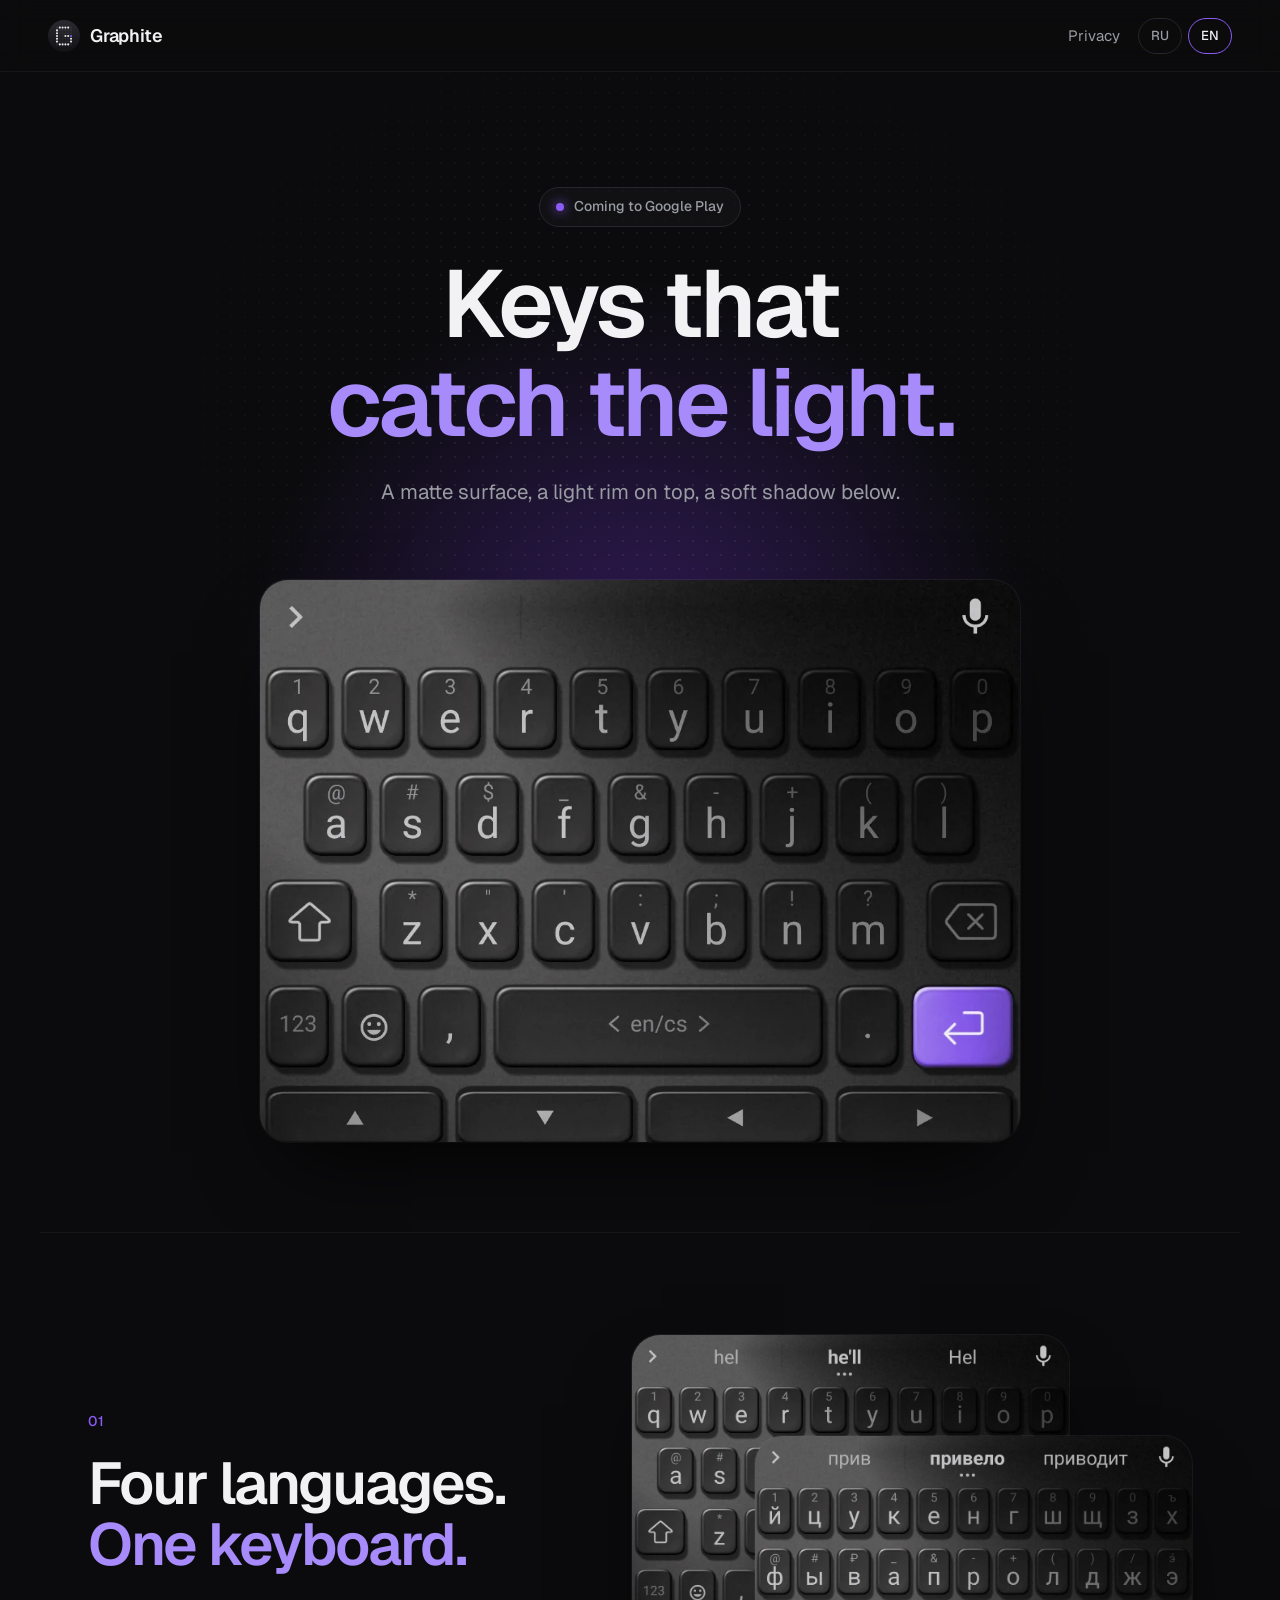
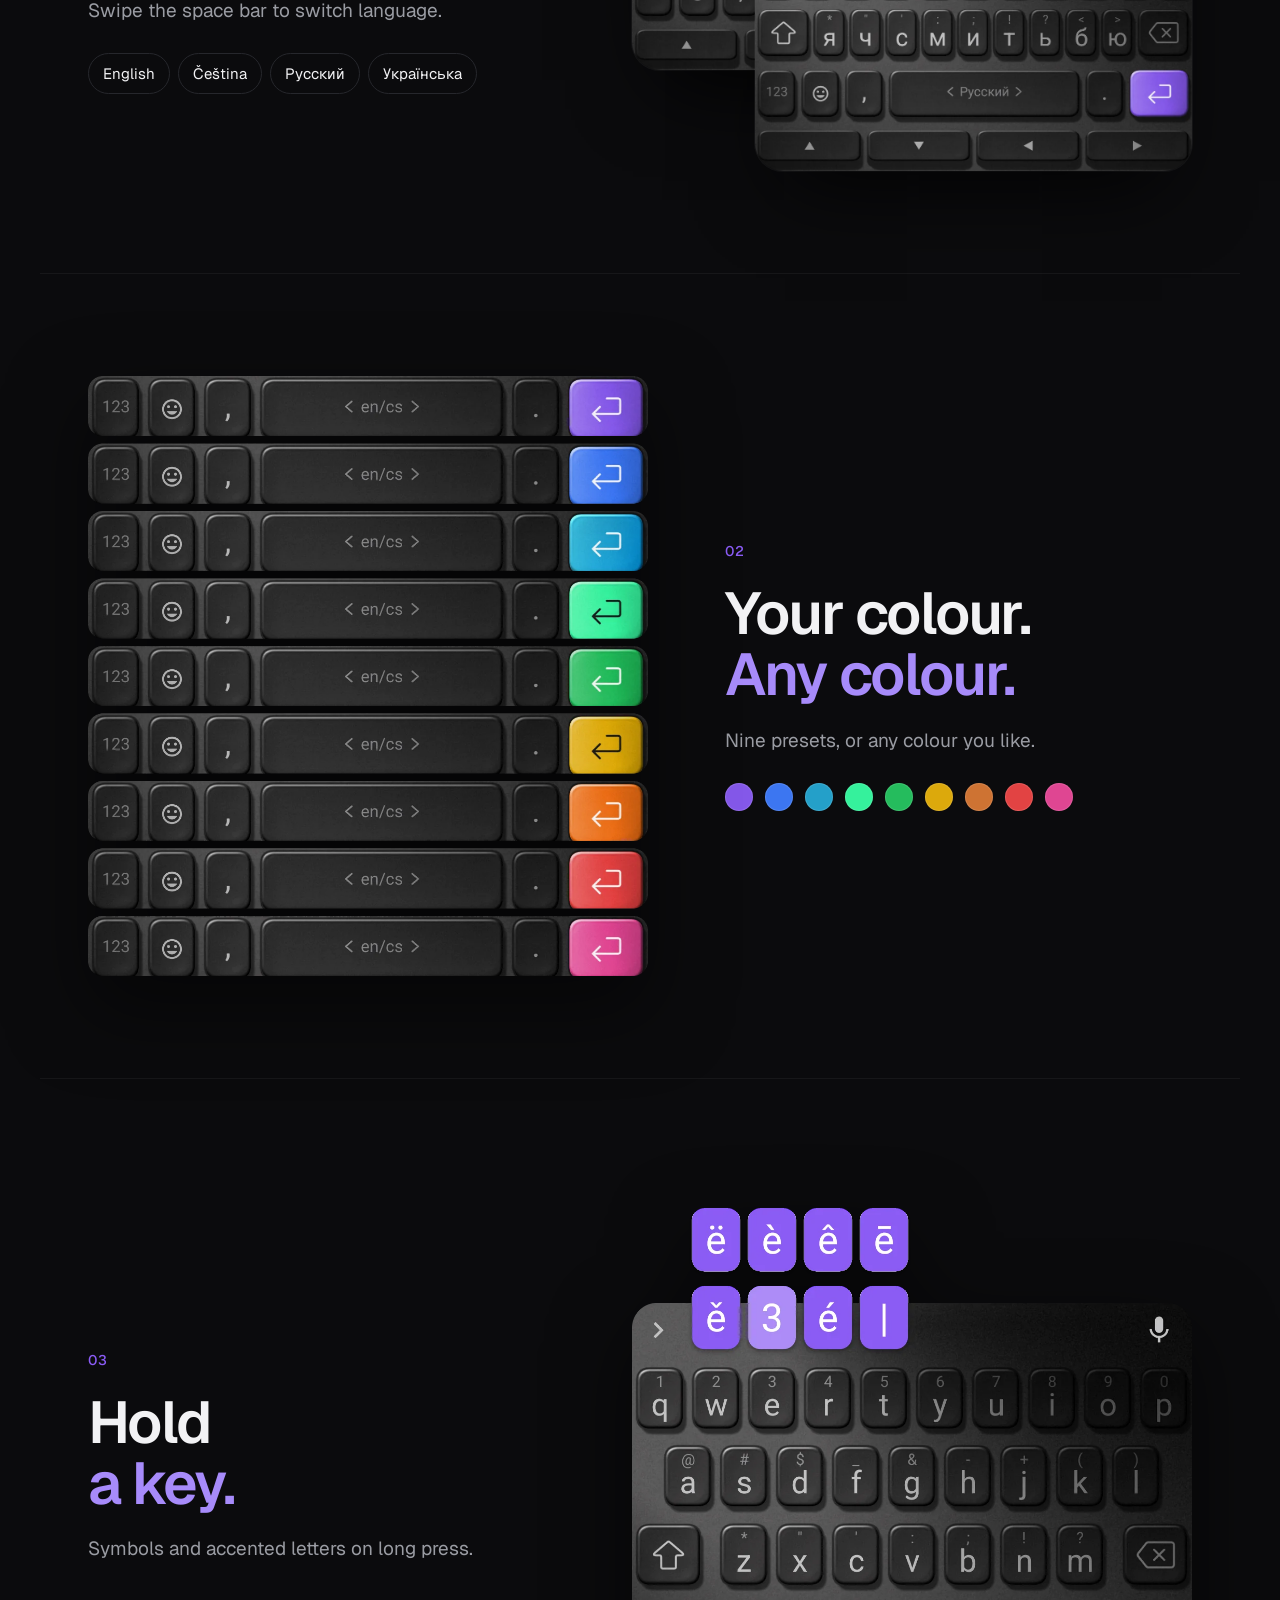
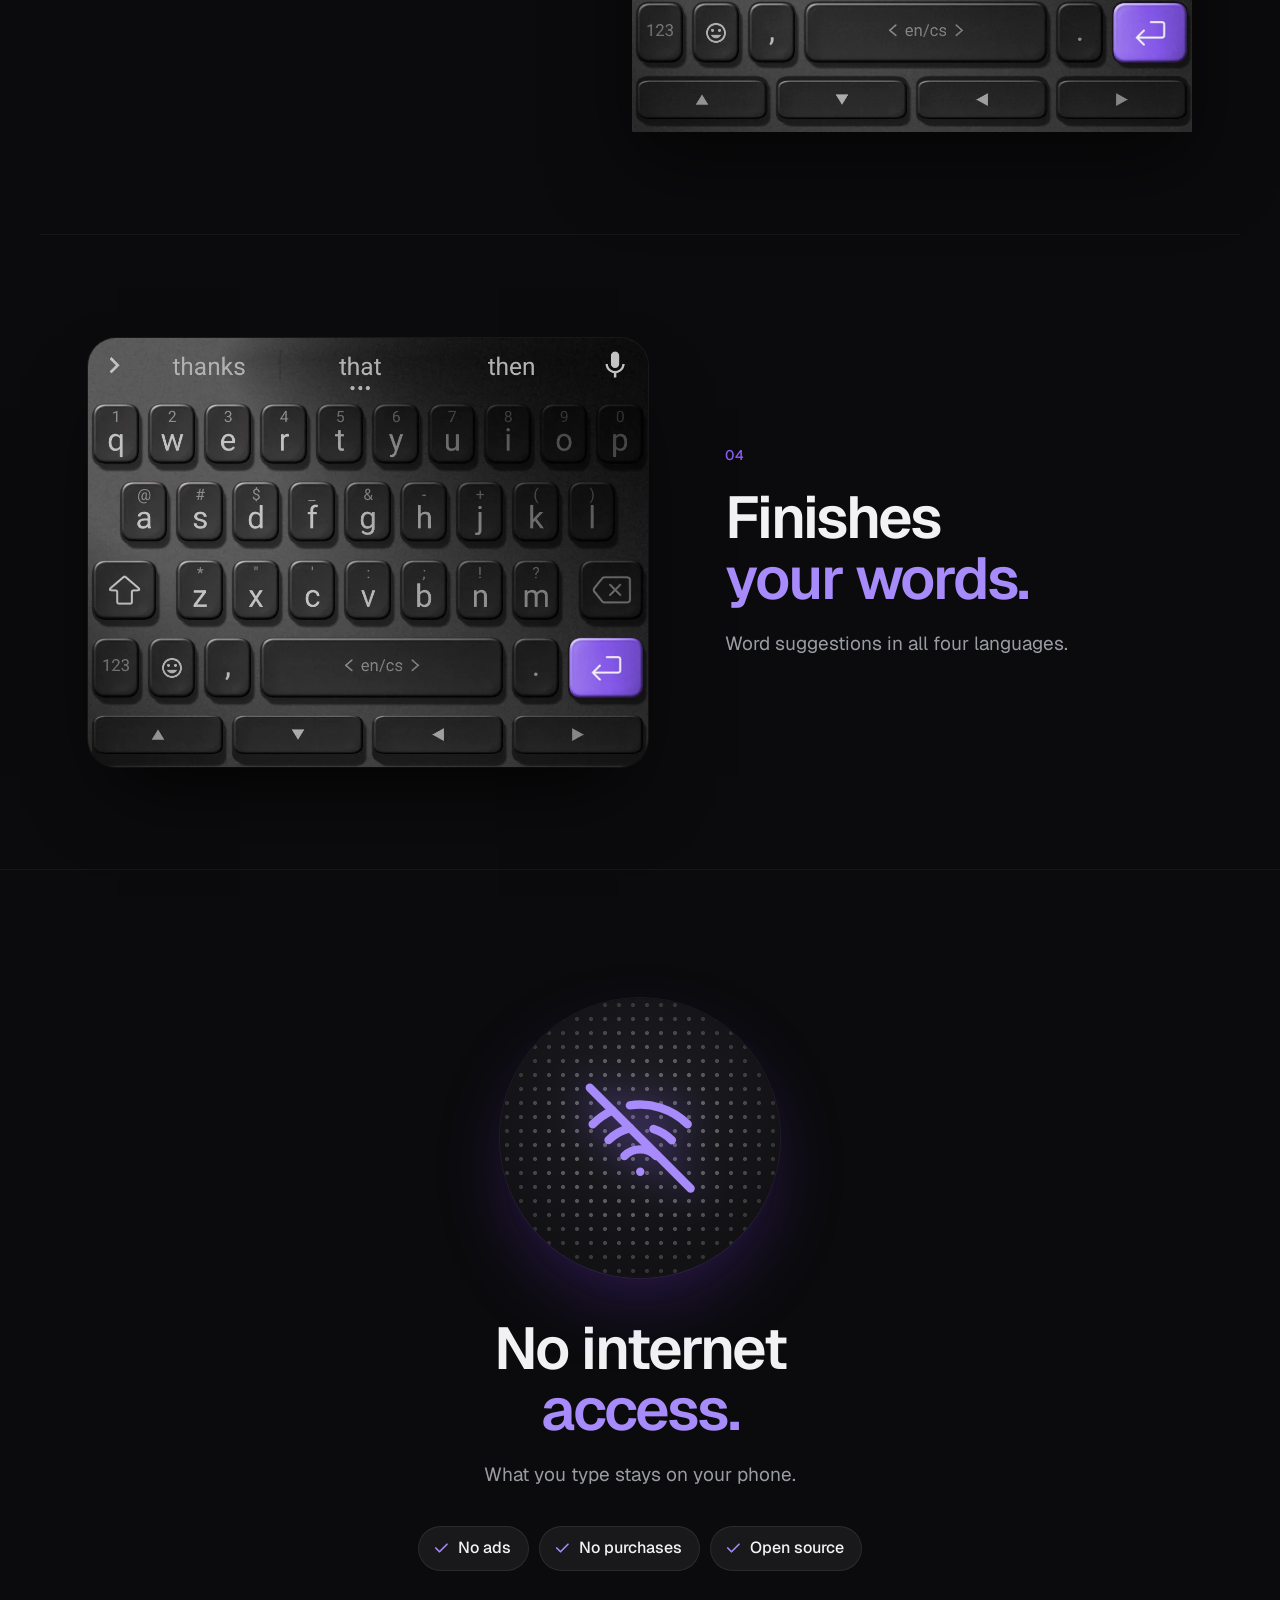
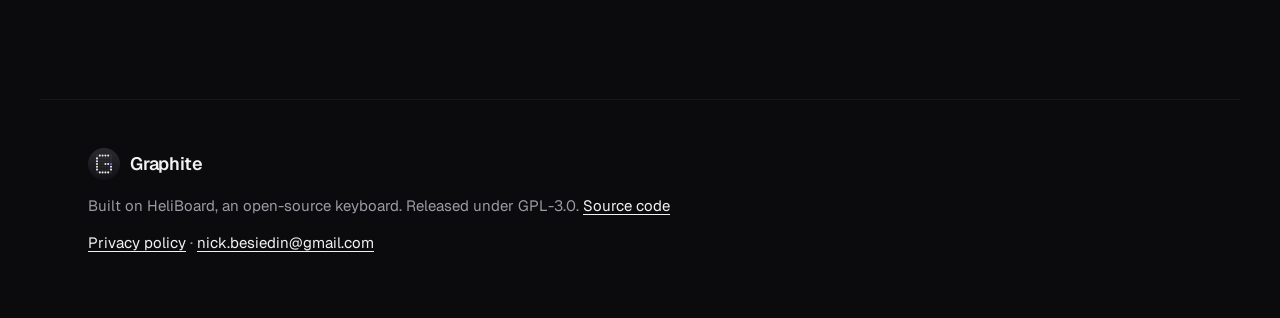
==== index.html @ a84fbf67 "Graphite site: privacy policy" ====
<!doctype html>
<html lang="en" data-l="en">
<head>
<meta charset="utf-8">
<meta name="viewport" content="width=device-width, initial-scale=1">
<title>Graphite Keyboard</title>
<meta name="description" content="A dark keyboard with keys that look real. English, Czech, Russian, Ukrainian.">
<meta name="theme-color" content="#0B0B0D">
<meta property="og:title" content="Graphite Keyboard">
<meta property="og:description" content="A dark keyboard with keys that look real. English, Czech, Russian, Ukrainian.">
<meta property="og:image" content="assets/og.png">
<link rel="icon" href="assets/icon-64.png">
<link rel="preconnect" href="https://fonts.googleapis.com">
<link rel="preconnect" href="https://fonts.gstatic.com" crossorigin>
<link rel="stylesheet" href="https://fonts.googleapis.com/css2?family=Geist:wght@400;500;600&display=swap">
<link rel="stylesheet" href="assets/site.css">
<script>
  // language: saved choice, else the phone's language (ru/uk read Russian), else English
  (function () {
    var l = null;
    try { l = localStorage.getItem('graphite-lang'); } catch (e) {}
    if (!l) {
      var langs = navigator.languages || [navigator.language || 'en'];
      l = /^(ru|uk|be)/i.test(langs[0]) ? 'ru' : 'en';
    }
    document.documentElement.dataset.l = l;
    document.documentElement.lang = l;
  })();
</script>
</head>
<body>
<header class="top">
  <a class="brand" href="./" aria-label="Graphite"><svg viewBox="0 0 72 72" aria-hidden="true"><defs><linearGradient id="gb" x1="0" y1="0" x2="0" y2="1"><stop offset="0" stop-color="#2A2A30"/><stop offset="1" stop-color="#121215"/></linearGradient></defs><circle cx="36" cy="36" r="36" fill="url(#gb)"/><circle cx="20.25" cy="17.10" r="2.35" fill="rgba(255,255,255,0.07)"/><circle cx="26.55" cy="17.10" r="2.35" fill="#E8E8EA"/><circle cx="32.85" cy="17.10" r="2.35" fill="#E8E8EA"/><circle cx="39.15" cy="17.10" r="2.35" fill="#E8E8EA"/><circle cx="45.45" cy="17.10" r="2.35" fill="#E8E8EA"/><circle cx="51.75" cy="17.10" r="2.35" fill="rgba(255,255,255,0.07)"/><circle cx="20.25" cy="23.40" r="2.35" fill="#E8E8EA"/><circle cx="26.55" cy="23.40" r="2.35" fill="rgba(255,255,255,0.07)"/><circle cx="32.85" cy="23.40" r="2.35" fill="rgba(255,255,255,0.07)"/><circle cx="39.15" cy="23.40" r="2.35" fill="rgba(255,255,255,0.07)"/><circle cx="45.45" cy="23.40" r="2.35" fill="rgba(255,255,255,0.07)"/><circle cx="51.75" cy="23.40" r="2.35" fill="rgba(255,255,255,0.07)"/><circle cx="20.25" cy="29.70" r="2.35" fill="#E8E8EA"/><circle cx="26.55" cy="29.70" r="2.35" fill="rgba(255,255,255,0.07)"/><circle cx="32.85" cy="29.70" r="2.35" fill="rgba(255,255,255,0.07)"/><circle cx="39.15" cy="29.70" r="2.35" fill="rgba(255,255,255,0.07)"/><circle cx="45.45" cy="29.70" r="2.35" fill="rgba(255,255,255,0.07)"/><circle cx="51.75" cy="29.70" r="2.35" fill="rgba(255,255,255,0.07)"/><circle cx="20.25" cy="36.00" r="2.35" fill="#E8E8EA"/><circle cx="26.55" cy="36.00" r="2.35" fill="rgba(255,255,255,0.07)"/><circle cx="32.85" cy="36.00" r="2.35" fill="rgba(255,255,255,0.07)"/><circle cx="39.15" cy="36.00" r="2.35" fill="#E8E8EA"/><circle cx="45.45" cy="36.00" r="2.35" fill="#E8E8EA"/><circle cx="51.75" cy="36.00" r="2.35" fill="#8B5CF6"/><circle cx="20.25" cy="42.30" r="2.35" fill="#E8E8EA"/><circle cx="26.55" cy="42.30" r="2.35" fill="rgba(255,255,255,0.07)"/><circle cx="32.85" cy="42.30" r="2.35" fill="rgba(255,255,255,0.07)"/><circle cx="39.15" cy="42.30" r="2.35" fill="rgba(255,255,255,0.07)"/><circle cx="45.45" cy="42.30" r="2.35" fill="rgba(255,255,255,0.07)"/><circle cx="51.75" cy="42.30" r="2.35" fill="#E8E8EA"/><circle cx="20.25" cy="48.60" r="2.35" fill="#E8E8EA"/><circle cx="26.55" cy="48.60" r="2.35" fill="rgba(255,255,255,0.07)"/><circle cx="32.85" cy="48.60" r="2.35" fill="rgba(255,255,255,0.07)"/><circle cx="39.15" cy="48.60" r="2.35" fill="rgba(255,255,255,0.07)"/><circle cx="45.45" cy="48.60" r="2.35" fill="rgba(255,255,255,0.07)"/><circle cx="51.75" cy="48.60" r="2.35" fill="#E8E8EA"/><circle cx="20.25" cy="54.90" r="2.35" fill="rgba(255,255,255,0.07)"/><circle cx="26.55" cy="54.90" r="2.35" fill="#E8E8EA"/><circle cx="32.85" cy="54.90" r="2.35" fill="#E8E8EA"/><circle cx="39.15" cy="54.90" r="2.35" fill="#E8E8EA"/><circle cx="45.45" cy="54.90" r="2.35" fill="#E8E8EA"/><circle cx="51.75" cy="54.90" r="2.35" fill="rgba(255,255,255,0.07)"/></svg><span>Graphite</span></a>
  <nav>
    <a class="en" href="privacy.html">Privacy</a><a class="ru" href="privacy.html">Конфиденциальность</a>
    <button class="lang" type="button" data-to="ru" aria-label="Русский">RU</button>
    <button class="lang" type="button" data-to="en" aria-label="English">EN</button>
  </nav>
</header>

<main>
  <section class="hero">
    <div class="halftone" aria-hidden="true"></div>
    <div class="hero-copy">
      <p class="pill"><span class="dot"></span><span class="en">Coming to Google Play</span><span class="ru">Скоро в Google Play</span></p>
      <h1 class="en">Keys that <span class="v">catch the light.</span></h1>
      <h1 class="ru">Клавиши, на которые <span class="v">падает свет.</span></h1>
      <p class="lead en">A matte surface, a light rim on top, a soft shadow below.</p>
      <p class="lead ru">Матовая поверхность, светлый край сверху, мягкая тень снизу.</p>
    </div>
    <figure class="shot hero-shot">
      <img src="assets/col-violet.webp" width="1080" height="799" alt="Graphite keyboard with a violet accent">
    </figure>
  </section>

  <section class="row">
    <div class="copy">
      <p class="num">01</p>
      <h2 class="en">Four languages. <span class="v">One keyboard.</span></h2>
      <h2 class="ru">Четыре языка. <span class="v">Одна клавиатура.</span></h2>
      <p class="en">Swipe the space bar to switch language.</p>
      <p class="ru">Смахните по пробелу, чтобы сменить язык.</p>
      <ul class="langs"><li>English</li><li>Čeština</li><li>Русский</li><li>Українська</li></ul>
    </div>
    <figure class="shot stack">
      <img src="assets/kb-en-hel.webp" width="1080" height="827" alt="English layout" loading="lazy">
      <img src="assets/kb-ru-sug.webp" width="1080" height="827" alt="Russian layout" loading="lazy">
    </figure>
  </section>

  <section class="row flip">
    <div class="copy">
      <p class="num">02</p>
      <h2 class="en">Your colour. <span class="v">Any colour.</span></h2>
      <h2 class="ru">Ваш цвет. <span class="v">Любой.</span></h2>
      <p class="en">Nine presets, or any colour you like.</p>
      <p class="ru">Девять готовых цветов или любой свой.</p>
      <ul class="swatches" aria-hidden="true"><li style="background:#8458E9"></li><li style="background:#3C76F1"></li><li style="background:#24A0C9"></li><li style="background:#35F19C"></li><li style="background:#25BC5D"></li><li style="background:#DCA90C"></li><li style="background:#CE7333"></li><li style="background:#E24343"></li><li style="background:#DF4692"></li></ul>
    </div>
    <figure class="shot cut">
      <img src="assets/colours.webp" width="1080" height="1156" alt="The same keyboard row in nine accent colours" loading="lazy">
    </figure>
  </section>

  <section class="row">
    <div class="copy">
      <p class="num">03</p>
      <h2 class="en">Hold <span class="v">a key.</span></h2>
      <h2 class="ru">Зажмите <span class="v">букву.</span></h2>
      <p class="en">Symbols and accented letters on long press.</p>
      <p class="ru">Символы и буквы с диакритикой по долгому нажатию.</p>
    </div>
    <figure class="shot cut">
      <img class="en" src="assets/kb-en-lp.webp" width="1080" height="1060" alt="Long press on e shows accented letters" loading="lazy">
      <img class="ru" src="assets/kb-ru-lp.webp" width="1080" height="910" alt="Долгое нажатие показывает символы" loading="lazy">
    </figure>
  </section>

  <section class="row flip">
    <div class="copy">
      <p class="num">04</p>
      <h2 class="en">Finishes <span class="v">your words.</span></h2>
      <h2 class="ru">Подскажет <span class="v">слово.</span></h2>
      <p class="en">Word suggestions in all four languages.</p>
      <p class="ru">Подсказки на всех четырёх языках.</p>
    </div>
    <figure class="shot">
      <img class="en" src="assets/kb-en-than.webp" width="1080" height="827" alt="English word suggestions above the keys" loading="lazy">
      <img class="ru" src="assets/kb-ru-privet.webp" width="1080" height="827" alt="Подсказки слов над клавишами" loading="lazy">
    </figure>
  </section>

  <section class="offline">
    <div class="orb" aria-hidden="true"><svg viewBox="0 0 24 24" fill="none" stroke="currentColor" stroke-width="1.5" stroke-linecap="round" stroke-linejoin="round" aria-hidden="true"><path d="M12 18l.01 0"/><path d="M9.172 15.172a4 4 0 0 1 5.656 0"/><path d="M6.343 12.343a7.963 7.963 0 0 1 3.864 -2.14m4.163 .155a7.965 7.965 0 0 1 3.287 2"/><path d="M3.515 9.515a12 12 0 0 1 3.544 -2.455m3.101 -.92a12 12 0 0 1 10.325 3.374"/><path d="M3 3l18 18"/></svg></div>
    <h2 class="en">No internet <span class="v">access.</span></h2>
    <h2 class="ru">Без <span class="v">интернета.</span></h2>
    <p class="en">What you type stays on your phone.</p>
    <p class="ru">Всё, что вы набираете, остаётся на телефоне.</p>
    <ul class="chips">
      <li><svg viewBox="0 0 24 24" fill="none" stroke="currentColor" stroke-width="2.2" stroke-linecap="round" stroke-linejoin="round" aria-hidden="true"><path d="M5 12l5 5l10 -10"/></svg><span class="en">No ads</span><span class="ru">Без рекламы</span></li>
      <li><svg viewBox="0 0 24 24" fill="none" stroke="currentColor" stroke-width="2.2" stroke-linecap="round" stroke-linejoin="round" aria-hidden="true"><path d="M5 12l5 5l10 -10"/></svg><span class="en">No purchases</span><span class="ru">Без покупок</span></li>
      <li><svg viewBox="0 0 24 24" fill="none" stroke="currentColor" stroke-width="2.2" stroke-linecap="round" stroke-linejoin="round" aria-hidden="true"><path d="M5 12l5 5l10 -10"/></svg><span class="en">Open source</span><span class="ru">Открытый код</span></li>
    </ul>
  </section>
</main>

<footer class="foot">
  <div class="brand"><svg viewBox="0 0 72 72" aria-hidden="true"><defs><linearGradient id="gb" x1="0" y1="0" x2="0" y2="1"><stop offset="0" stop-color="#2A2A30"/><stop offset="1" stop-color="#121215"/></linearGradient></defs><circle cx="36" cy="36" r="36" fill="url(#gb)"/><circle cx="20.25" cy="17.10" r="2.35" fill="rgba(255,255,255,0.07)"/><circle cx="26.55" cy="17.10" r="2.35" fill="#E8E8EA"/><circle cx="32.85" cy="17.10" r="2.35" fill="#E8E8EA"/><circle cx="39.15" cy="17.10" r="2.35" fill="#E8E8EA"/><circle cx="45.45" cy="17.10" r="2.35" fill="#E8E8EA"/><circle cx="51.75" cy="17.10" r="2.35" fill="rgba(255,255,255,0.07)"/><circle cx="20.25" cy="23.40" r="2.35" fill="#E8E8EA"/><circle cx="26.55" cy="23.40" r="2.35" fill="rgba(255,255,255,0.07)"/><circle cx="32.85" cy="23.40" r="2.35" fill="rgba(255,255,255,0.07)"/><circle cx="39.15" cy="23.40" r="2.35" fill="rgba(255,255,255,0.07)"/><circle cx="45.45" cy="23.40" r="2.35" fill="rgba(255,255,255,0.07)"/><circle cx="51.75" cy="23.40" r="2.35" fill="rgba(255,255,255,0.07)"/><circle cx="20.25" cy="29.70" r="2.35" fill="#E8E8EA"/><circle cx="26.55" cy="29.70" r="2.35" fill="rgba(255,255,255,0.07)"/><circle cx="32.85" cy="29.70" r="2.35" fill="rgba(255,255,255,0.07)"/><circle cx="39.15" cy="29.70" r="2.35" fill="rgba(255,255,255,0.07)"/><circle cx="45.45" cy="29.70" r="2.35" fill="rgba(255,255,255,0.07)"/><circle cx="51.75" cy="29.70" r="2.35" fill="rgba(255,255,255,0.07)"/><circle cx="20.25" cy="36.00" r="2.35" fill="#E8E8EA"/><circle cx="26.55" cy="36.00" r="2.35" fill="rgba(255,255,255,0.07)"/><circle cx="32.85" cy="36.00" r="2.35" fill="rgba(255,255,255,0.07)"/><circle cx="39.15" cy="36.00" r="2.35" fill="#E8E8EA"/><circle cx="45.45" cy="36.00" r="2.35" fill="#E8E8EA"/><circle cx="51.75" cy="36.00" r="2.35" fill="#8B5CF6"/><circle cx="20.25" cy="42.30" r="2.35" fill="#E8E8EA"/><circle cx="26.55" cy="42.30" r="2.35" fill="rgba(255,255,255,0.07)"/><circle cx="32.85" cy="42.30" r="2.35" fill="rgba(255,255,255,0.07)"/><circle cx="39.15" cy="42.30" r="2.35" fill="rgba(255,255,255,0.07)"/><circle cx="45.45" cy="42.30" r="2.35" fill="rgba(255,255,255,0.07)"/><circle cx="51.75" cy="42.30" r="2.35" fill="#E8E8EA"/><circle cx="20.25" cy="48.60" r="2.35" fill="#E8E8EA"/><circle cx="26.55" cy="48.60" r="2.35" fill="rgba(255,255,255,0.07)"/><circle cx="32.85" cy="48.60" r="2.35" fill="rgba(255,255,255,0.07)"/><circle cx="39.15" cy="48.60" r="2.35" fill="rgba(255,255,255,0.07)"/><circle cx="45.45" cy="48.60" r="2.35" fill="rgba(255,255,255,0.07)"/><circle cx="51.75" cy="48.60" r="2.35" fill="#E8E8EA"/><circle cx="20.25" cy="54.90" r="2.35" fill="rgba(255,255,255,0.07)"/><circle cx="26.55" cy="54.90" r="2.35" fill="#E8E8EA"/><circle cx="32.85" cy="54.90" r="2.35" fill="#E8E8EA"/><circle cx="39.15" cy="54.90" r="2.35" fill="#E8E8EA"/><circle cx="45.45" cy="54.90" r="2.35" fill="#E8E8EA"/><circle cx="51.75" cy="54.90" r="2.35" fill="rgba(255,255,255,0.07)"/></svg><span>Graphite</span></div>
  <p class="en">Built on HeliBoard, an open-source keyboard. Released under GPL-3.0. <a href="https://github.com/nibes4/graphite-keyboard">Source code</a></p>
  <p class="ru">Сделано на основе HeliBoard, клавиатуры с открытым кодом. Лицензия GPL-3.0. <a href="https://github.com/nibes4/graphite-keyboard">Исходный код</a></p>
  <p><a class="en" href="privacy.html">Privacy policy</a><a class="ru" href="privacy.html">Политика конфиденциальности</a> · <a href="mailto:nick.besiedin@gmail.com">nick.besiedin@gmail.com</a></p>
</footer>
<script src="assets/lang.js" defer></script>
</body>
</html>
---- assets/site.css ----
:root {
  --bg: #0B0B0D;
  --surface: #141417;
  --line: #26272C;
  --fg: #F2F2F4;
  --muted: #9A9CA3;
  --violet: #7C3AED;
  --dot: #8B5CF6;
  --soft: #A78BFA;
  --radius: 28px;
  color-scheme: dark;
}
* { box-sizing: border-box; }
html { -webkit-text-size-adjust: 100%; }
body {
  margin: 0; background: var(--bg); color: var(--fg);
  font: 400 17px/1.55 'Geist', system-ui, sans-serif;
  -webkit-font-smoothing: antialiased; overflow-x: hidden;
}
img { display: block; max-width: 100%; height: auto; }
a { color: inherit; }

/* one language at a time */
html[data-l="en"] .ru, html[data-l="ru"] .en { display: none !important; }

.top {
  position: sticky; top: 0; z-index: 5;
  display: flex; align-items: center; justify-content: space-between;
  padding: 14px clamp(16px, 4vw, 48px);
  background: rgba(11, 11, 13, .82); backdrop-filter: blur(14px); -webkit-backdrop-filter: blur(14px);
  border-bottom: 1px solid rgba(255, 255, 255, .05);
}
.brand { display: flex; align-items: center; gap: 10px; text-decoration: none; font-weight: 600; font-size: 18px; letter-spacing: -.01em; }
.brand svg { width: 32px; height: 32px; }
.top nav { display: flex; align-items: center; gap: 6px; }
.top nav a { text-decoration: none; color: var(--muted); font-size: 15px; padding: 10px 12px; }
.top nav a:hover { color: var(--fg); }
.lang {
  font: 500 13px/1 'Geist', sans-serif; color: var(--muted); background: transparent;
  border: 1px solid var(--line); border-radius: 999px; min-width: 44px; height: 36px; cursor: pointer;
}
html[data-l="en"] .lang[data-to="en"], html[data-l="ru"] .lang[data-to="ru"] { color: var(--fg); border-color: var(--dot); }

h1, h2 { font-weight: 600; letter-spacing: -.035em; line-height: 1.04; margin: 0; text-wrap: balance; }
h1 { font-size: clamp(44px, 7.4vw, 104px); }
h2 { font-size: clamp(34px, 4.6vw, 64px); }
.v { color: var(--soft); }
/* the violet half always starts its own line, like the store screens */
h1 .v, h2 .v { display: block; }
p { margin: 0; }

.hero {
  position: relative; text-align: center;
  padding: clamp(56px, 9vw, 120px) clamp(16px, 4vw, 48px) clamp(48px, 7vw, 96px);
  overflow: hidden;
}
.hero::before {
  content: ""; position: absolute; left: 50%; top: 52%; width: min(1100px, 140vw); aspect-ratio: 1;
  transform: translate(-50%, -50%);
  background: radial-gradient(closest-side, rgba(124, 58, 237, .34), rgba(124, 58, 237, .08) 55%, transparent 72%);
  pointer-events: none;
}
.halftone {
  position: absolute; inset: 0; pointer-events: none; opacity: .5;
  background-image: radial-gradient(rgba(255, 255, 255, .16) 1.2px, transparent 1.6px);
  background-size: 14px 14px;
  -webkit-mask-image: radial-gradient(ellipse 60% 55% at 50% 30%, #000 10%, transparent 70%);
  mask-image: radial-gradient(ellipse 60% 55% at 50% 30%, #000 10%, transparent 70%);
}
.hero-copy { position: relative; max-width: 980px; margin: 0 auto; }
.pill {
  display: inline-flex; align-items: center; gap: 10px; margin-bottom: 28px;
  padding: 8px 16px; border: 1px solid var(--line); border-radius: 999px;
  background: rgba(20, 20, 23, .7); color: var(--muted); font-size: 14px; font-weight: 500;
}
.pill .dot { width: 8px; height: 8px; border-radius: 50%; background: var(--dot); box-shadow: 0 0 12px var(--dot); }
.lead { color: var(--muted); font-size: clamp(17px, 1.6vw, 21px); max-width: 560px; margin: 24px auto 0; }
.shot.hero-shot { position: relative; max-width: 760px; margin: clamp(40px, 6vw, 72px) auto 0; }

.shot { margin: 0; }
.shot img {
  width: 100%; border-radius: var(--radius);
  box-shadow: 0 1px 0 rgba(255, 255, 255, .06) inset, 0 40px 80px -30px rgba(0, 0, 0, .9), 0 0 0 1px rgba(255, 255, 255, .06);
}
/* cut-out images carry their own shape (transparent around the popup, gaps between bands) */
.shot.cut img { border-radius: 0; box-shadow: none; filter: drop-shadow(0 30px 40px rgba(0, 0, 0, .55)); }

.row {
  display: grid; grid-template-columns: 5fr 6fr; gap: clamp(32px, 6vw, 96px); align-items: center;
  max-width: 1200px; margin: 0 auto; padding: clamp(56px, 8vw, 112px) clamp(16px, 4vw, 48px);
  border-top: 1px solid rgba(255, 255, 255, .05);
}
.row.flip { grid-template-columns: 6fr 5fr; }
.row.flip .copy { order: 2; }
.copy p:not(.num) { color: var(--muted); font-size: 19px; margin-top: 20px; max-width: 420px; }
.num { font-size: 14px; font-weight: 500; color: var(--dot); letter-spacing: .08em; margin-bottom: 20px; }

.langs { list-style: none; padding: 0; margin: 28px 0 0; display: flex; flex-wrap: wrap; gap: 8px; }
.langs li { border: 1px solid var(--line); border-radius: 999px; padding: 8px 14px; font-size: 15px; color: var(--fg); }

.swatches { list-style: none; padding: 0; margin: 28px 0 0; display: flex; flex-wrap: wrap; gap: 12px; }
.swatches li { width: 28px; height: 28px; border-radius: 50%; box-shadow: 0 0 0 1px rgba(255, 255, 255, .12) inset; }

.stack { position: relative; padding-bottom: 18%; }
.stack img:last-child { position: absolute; width: 78%; right: 0; bottom: 0; }
.stack img:first-child { width: 78%; }

.offline {
  text-align: center; padding: clamp(72px, 10vw, 140px) clamp(16px, 4vw, 48px);
  border-top: 1px solid rgba(255, 255, 255, .05);
}
.offline p { color: var(--muted); font-size: 19px; margin-top: 20px; }
.orb {
  width: clamp(200px, 26vw, 280px); aspect-ratio: 1; margin: 0 auto 40px; border-radius: 50%;
  display: grid; place-items: center; position: relative;
  background: radial-gradient(circle at 50% 38%, #1E1E23, #121215 70%);
  box-shadow: 0 0 0 1px rgba(255, 255, 255, .06), 0 30px 80px -20px rgba(124, 58, 237, .35);
  overflow: hidden;
}
.orb::before {
  content: ""; position: absolute; inset: 0;
  background-image: radial-gradient(rgba(255, 255, 255, .3) 1.8px, transparent 2.3px);
  background-size: 14px 14px;
  -webkit-mask-image: radial-gradient(circle, #000 40%, rgba(0, 0, 0, .35) 75%);
  mask-image: radial-gradient(circle, #000 40%, rgba(0, 0, 0, .35) 75%);
}
.orb svg { position: relative; width: 48%; height: 48%; color: var(--soft); filter: drop-shadow(0 0 18px rgba(139, 92, 246, .55)); }
.chips { list-style: none; padding: 0; margin: 36px auto 0; display: flex; flex-wrap: wrap; justify-content: center; gap: 10px; }
.chips li {
  display: inline-flex; align-items: center; gap: 8px; padding: 10px 18px 10px 14px; border-radius: 999px;
  background: rgba(255, 255, 255, .06); box-shadow: inset 0 0 0 1px rgba(255, 255, 255, .08);
  font-size: 16px; font-weight: 500;
}
.chips svg { width: 18px; height: 18px; color: var(--soft); flex: none; }

.foot {
  max-width: 1200px; margin: 0 auto; padding: 48px clamp(16px, 4vw, 48px) 64px;
  border-top: 1px solid rgba(255, 255, 255, .05); color: var(--muted); font-size: 15px;
  display: grid; gap: 14px;
}
.foot .brand { color: var(--fg); }
.foot a { color: var(--fg); text-underline-offset: 3px; }
.foot.narrow { max-width: 720px; }
.foot p a { white-space: nowrap; }

.todo { background: rgba(124, 58, 237, .22); color: var(--fg); border-radius: 4px; padding: 0 4px; }

/* privacy page */
.doc { max-width: 720px; margin: 0 auto; padding: clamp(48px, 8vw, 96px) clamp(16px, 4vw, 48px) 64px; }
.doc h1 { font-size: clamp(32px, 4vw, 44px); margin-bottom: 12px; }
.doc h2 { font-size: 24px; letter-spacing: -.02em; margin: 44px 0 12px; }
.doc p, .doc li { color: #C9CAD0; }
.doc p + p { margin-top: 12px; }
.doc strong { color: var(--fg); font-weight: 500; }
.doc ul { padding-left: 20px; }
.doc li + li { margin-top: 8px; }
.doc table { width: 100%; border-collapse: collapse; margin-top: 8px; font-size: 16px; }
.doc th, .doc td { text-align: left; padding: 12px 12px 12px 0; border-bottom: 1px solid var(--line); vertical-align: top; }
.doc th { color: var(--muted); font-weight: 500; }
.doc table + p { margin-top: 20px; }
.doc .updated { color: var(--muted); font-size: 15px; }
.back { display: inline-flex; align-items: center; gap: 8px; margin-bottom: 32px; color: var(--muted); text-decoration: none; font-size: 15px; }
.back svg { width: 18px; height: 18px; }
.back:hover { color: var(--fg); }

@media (max-width: 820px) {
  .row { grid-template-columns: 1fr; }
  .row.flip .copy { order: 0; }
  .top nav a { display: none; }
}
@media (max-width: 1100px) {
  .langs { gap: 6px; }
  .langs li { padding: 7px 10px; font-size: 14px; }
}
@media (prefers-reduced-motion: no-preference) {
  .lang, .top nav a { transition: color .15s ease, border-color .15s ease; }
}
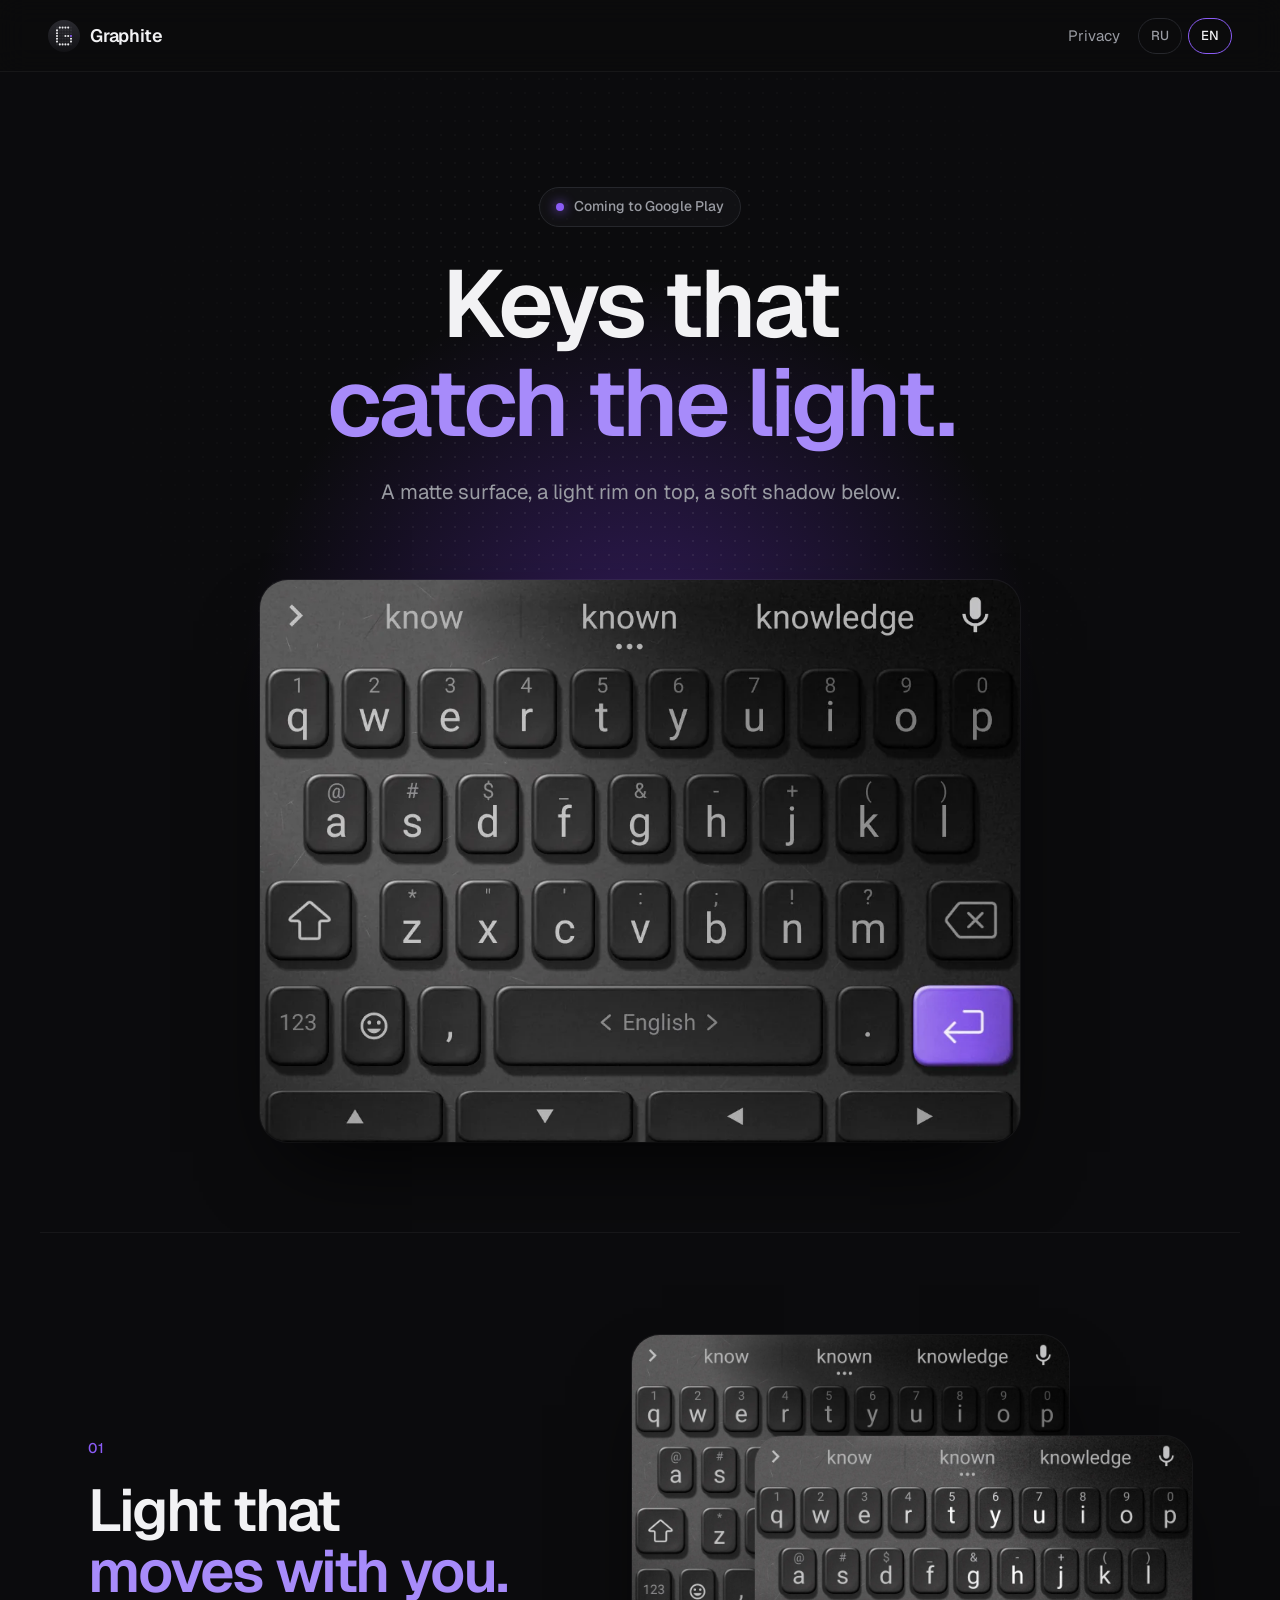
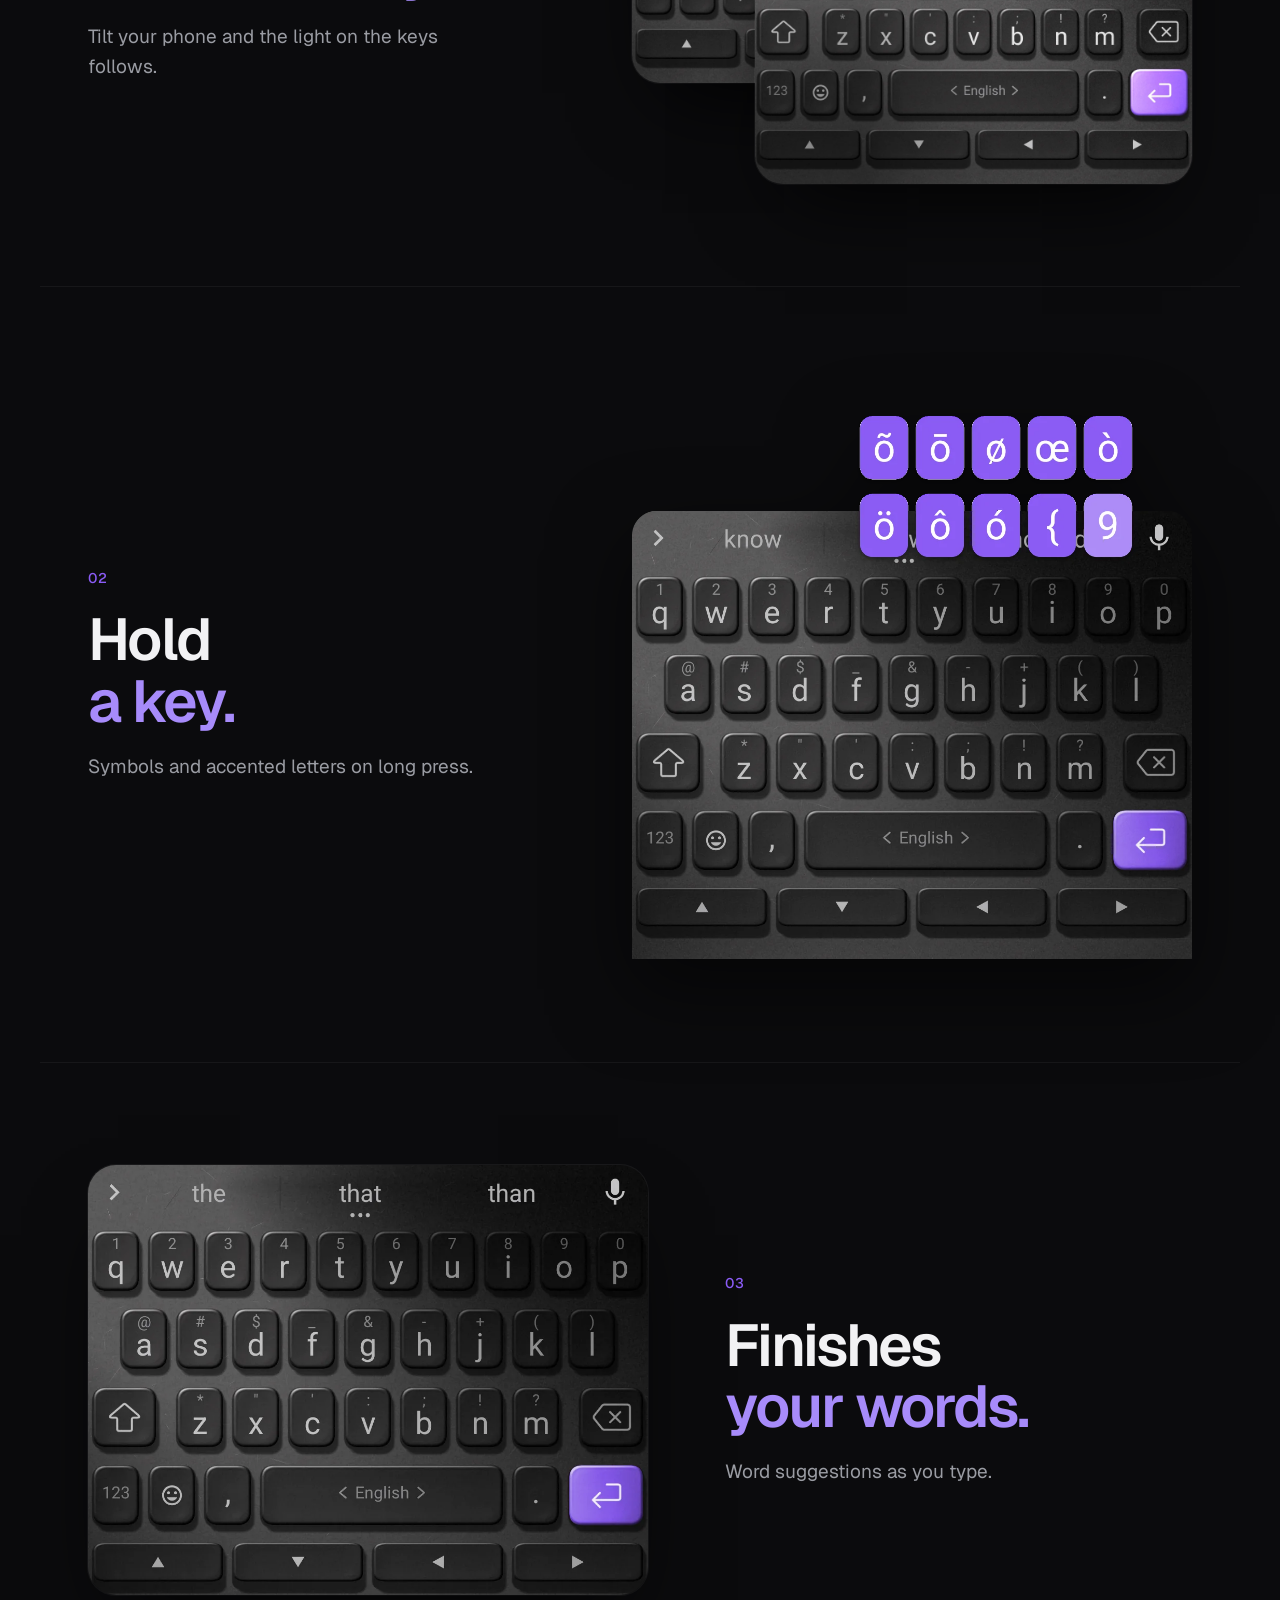
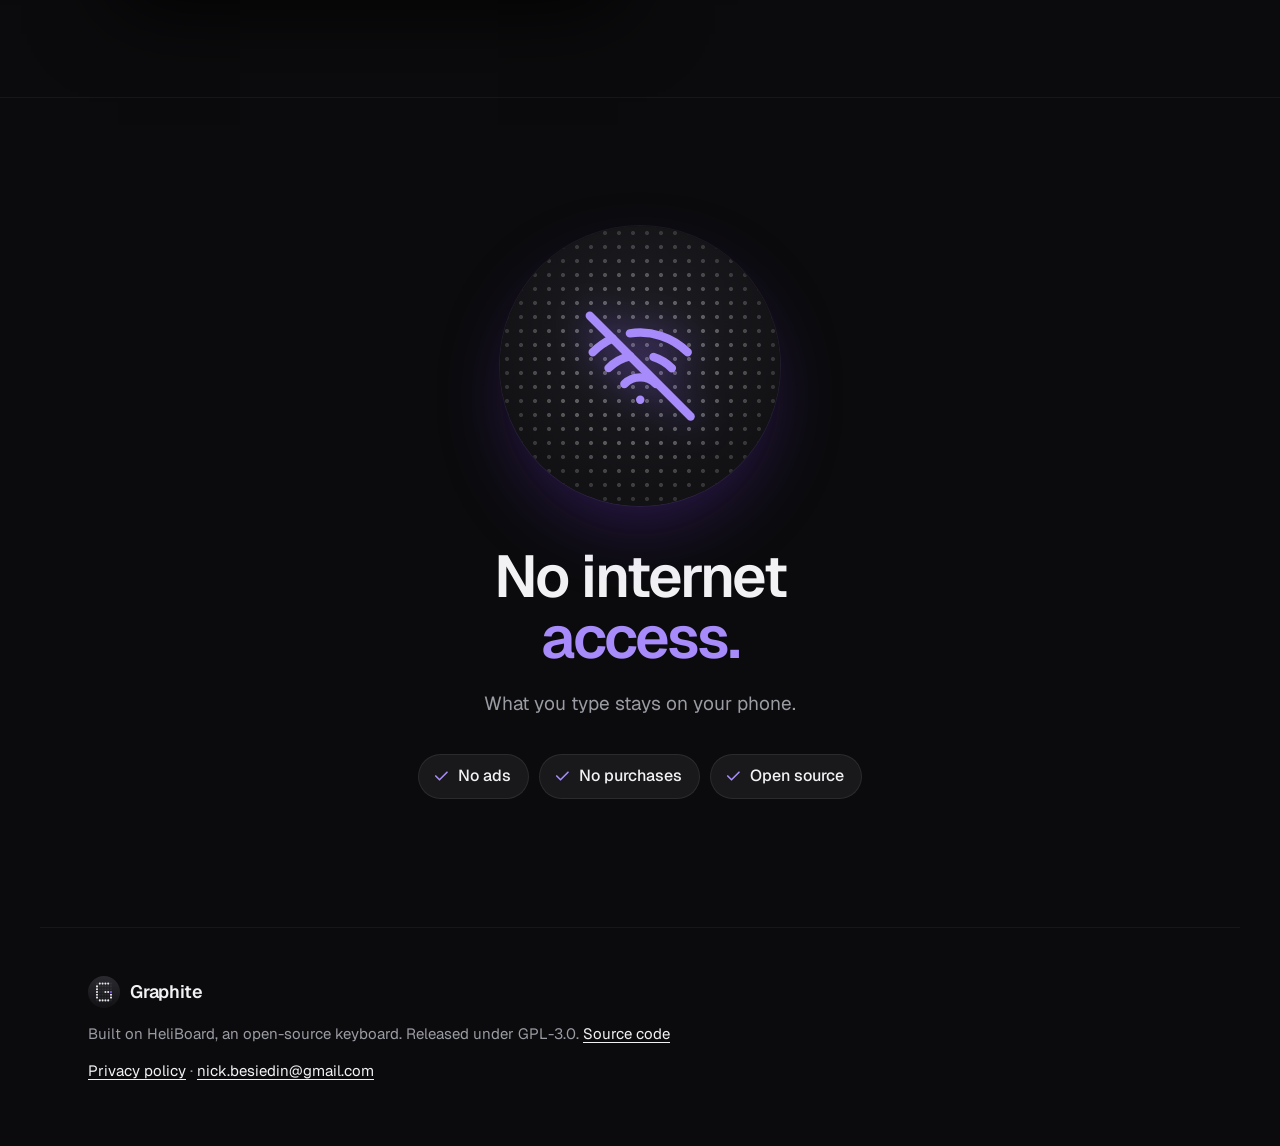
==== commit 571e7bd0: "Site: five screens, no colours section, new banner and preview image Co-Authored-By: Claude Sonnet 5" ====
--- a/index.html
+++ b/index.html
@@ -4,10 +4,10 @@
 <meta charset="utf-8">
 <meta name="viewport" content="width=device-width, initial-scale=1">
 <title>Graphite Keyboard</title>
-<meta name="description" content="A dark keyboard with keys that look real. English, Czech, Russian, Ukrainian.">
+<meta name="description" content="A dark keyboard with keys that look real, lit by a soft moving light.">
 <meta name="theme-color" content="#0B0B0D">
 <meta property="og:title" content="Graphite Keyboard">
-<meta property="og:description" content="A dark keyboard with keys that look real. English, Czech, Russian, Ukrainian.">
+<meta property="og:description" content="A dark keyboard with keys that look real, lit by a soft moving light.">
 <meta property="og:image" content="assets/og.png">
 <link rel="icon" href="assets/icon-64.png">
 <link rel="preconnect" href="https://fonts.googleapis.com">
@@ -56,56 +56,40 @@
   <section class="row">
     <div class="copy">
       <p class="num">01</p>
-      <h2 class="en">Four languages. <span class="v">One keyboard.</span></h2>
-      <h2 class="ru">Четыре языка. <span class="v">Одна клавиатура.</span></h2>
-      <p class="en">Swipe the space bar to switch language.</p>
-      <p class="ru">Смахните по пробелу, чтобы сменить язык.</p>
-      <ul class="langs"><li>English</li><li>Čeština</li><li>Русский</li><li>Українська</li></ul>
+      <h2 class="en">Light that <span class="v">moves with you.</span></h2>
+      <h2 class="ru">Свет идёт <span class="v">за вами.</span></h2>
+      <p class="en">Tilt your phone and the light on the keys follows.</p>
+      <p class="ru">Наклоните телефон, и свет на клавишах движется следом.</p>
     </div>
     <figure class="shot stack">
-      <img src="assets/kb-en-hel.webp" width="1080" height="827" alt="English layout" loading="lazy">
-      <img src="assets/kb-ru-sug.webp" width="1080" height="827" alt="Russian layout" loading="lazy">
-    </figure>
-  </section>
-
-  <section class="row flip">
-    <div class="copy">
-      <p class="num">02</p>
-      <h2 class="en">Your colour. <span class="v">Any colour.</span></h2>
-      <h2 class="ru">Ваш цвет. <span class="v">Любой.</span></h2>
-      <p class="en">Nine presets, or any colour you like.</p>
-      <p class="ru">Девять готовых цветов или любой свой.</p>
-      <ul class="swatches" aria-hidden="true"><li style="background:#8458E9"></li><li style="background:#3C76F1"></li><li style="background:#24A0C9"></li><li style="background:#35F19C"></li><li style="background:#25BC5D"></li><li style="background:#DCA90C"></li><li style="background:#CE7333"></li><li style="background:#E24343"></li><li style="background:#DF4692"></li></ul>
-    </div>
-    <figure class="shot cut">
-      <img src="assets/colours.webp" width="1080" height="1156" alt="The same keyboard row in nine accent colours" loading="lazy">
+      <img src="assets/tilt-l.webp" width="1080" height="860" alt="Light falling on the keys from the left" loading="lazy">
+      <img src="assets/tilt-r.webp" width="1080" height="860" alt="Light falling on the keys from the right" loading="lazy">
     </figure>
   </section>
 
   <section class="row">
     <div class="copy">
-      <p class="num">03</p>
+      <p class="num">02</p>
       <h2 class="en">Hold <span class="v">a key.</span></h2>
       <h2 class="ru">Зажмите <span class="v">букву.</span></h2>
       <p class="en">Symbols and accented letters on long press.</p>
       <p class="ru">Символы и буквы с диакритикой по долгому нажатию.</p>
     </div>
     <figure class="shot cut">
-      <img class="en" src="assets/kb-en-lp.webp" width="1080" height="1060" alt="Long press on e shows accented letters" loading="lazy">
-      <img class="ru" src="assets/kb-ru-lp.webp" width="1080" height="910" alt="Долгое нажатие показывает символы" loading="lazy">
+      <img src="assets/kb-en-lp.webp" width="1080" height="1098" alt="Long press on a key shows symbols and accented letters" loading="lazy">
     </figure>
   </section>
 
   <section class="row flip">
     <div class="copy">
-      <p class="num">04</p>
+      <p class="num">03</p>
       <h2 class="en">Finishes <span class="v">your words.</span></h2>
       <h2 class="ru">Подскажет <span class="v">слово.</span></h2>
-      <p class="en">Word suggestions in all four languages.</p>
-      <p class="ru">Подсказки на всех четырёх языках.</p>
+      <p class="en">Word suggestions as you type.</p>
+      <p class="ru">Подсказки слов по мере набора.</p>
     </div>
     <figure class="shot">
-      <img class="en" src="assets/kb-en-than.webp" width="1080" height="827" alt="English word suggestions above the keys" loading="lazy">
+      <img class="en" src="assets/kb-en-than.webp" width="1080" height="828" alt="English word suggestions above the keys" loading="lazy">
       <img class="ru" src="assets/kb-ru-privet.webp" width="1080" height="827" alt="Подсказки слов над клавишами" loading="lazy">
     </figure>
   </section>
